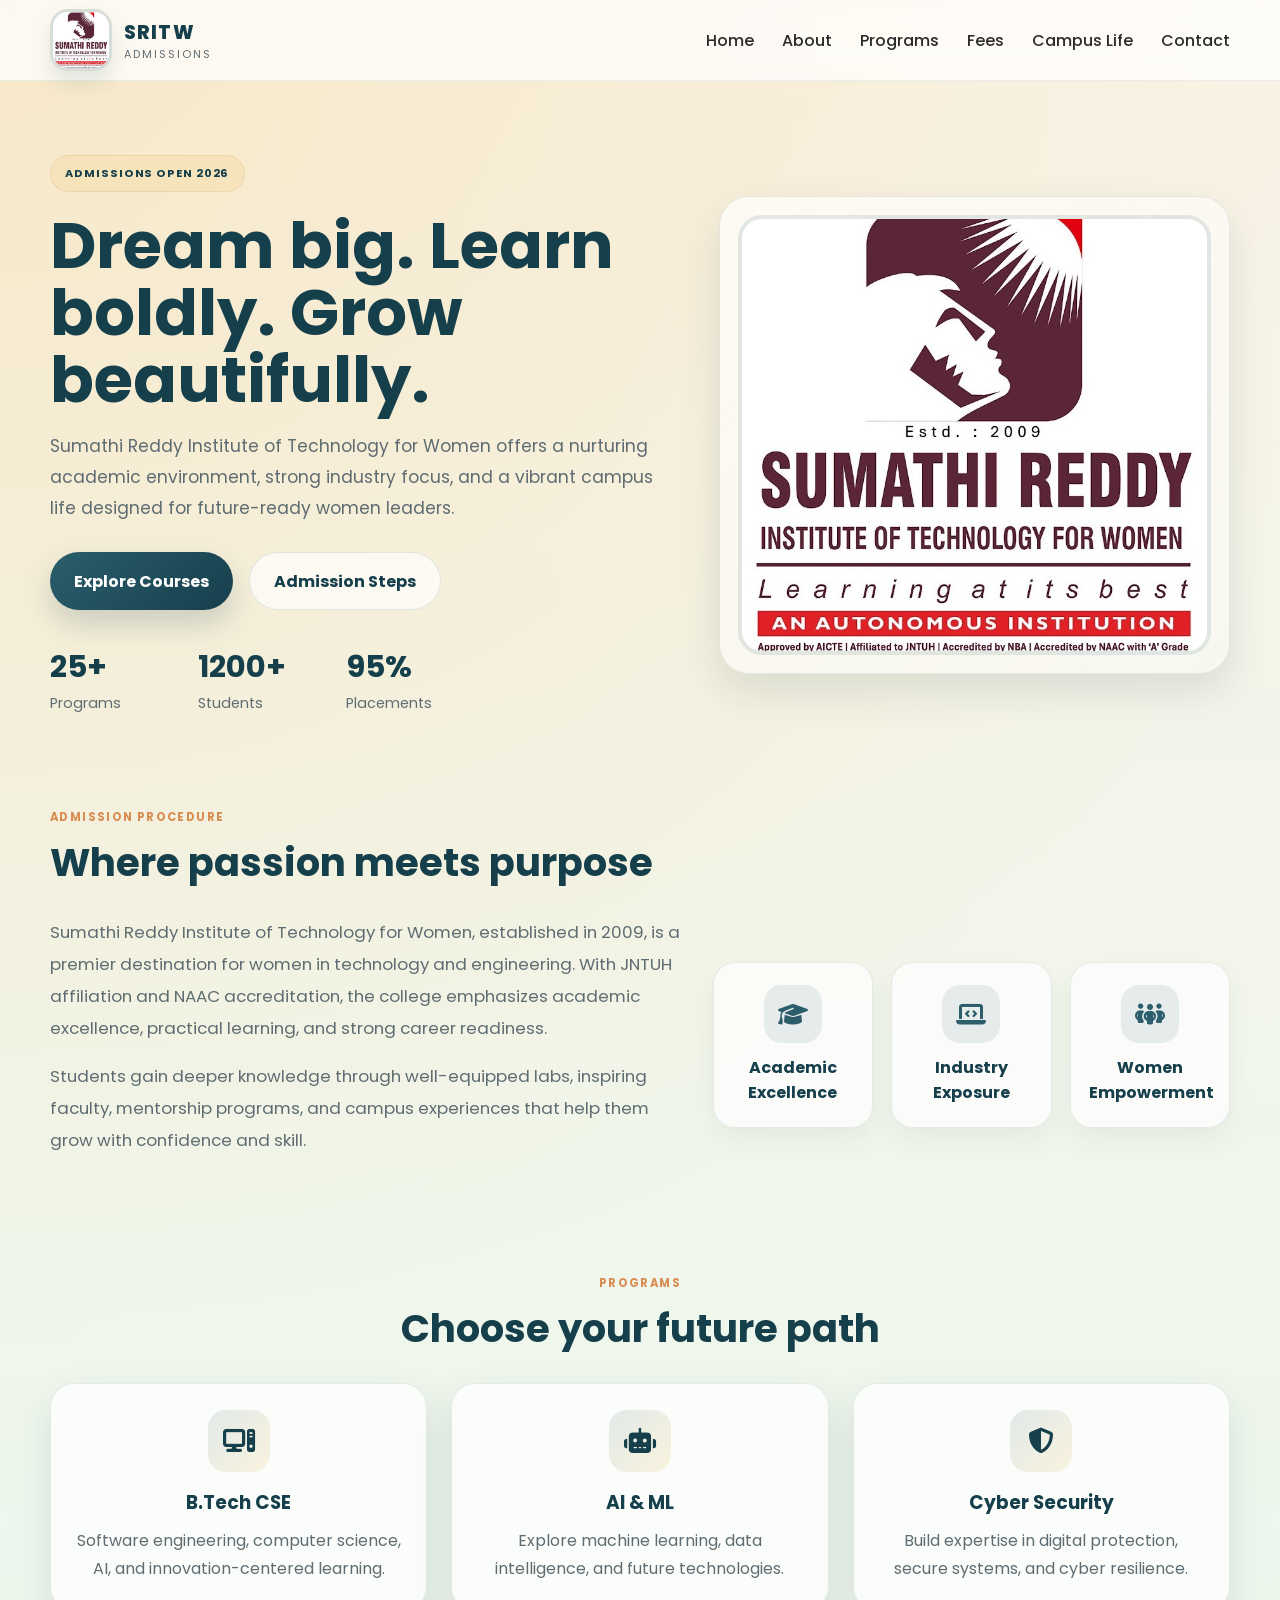
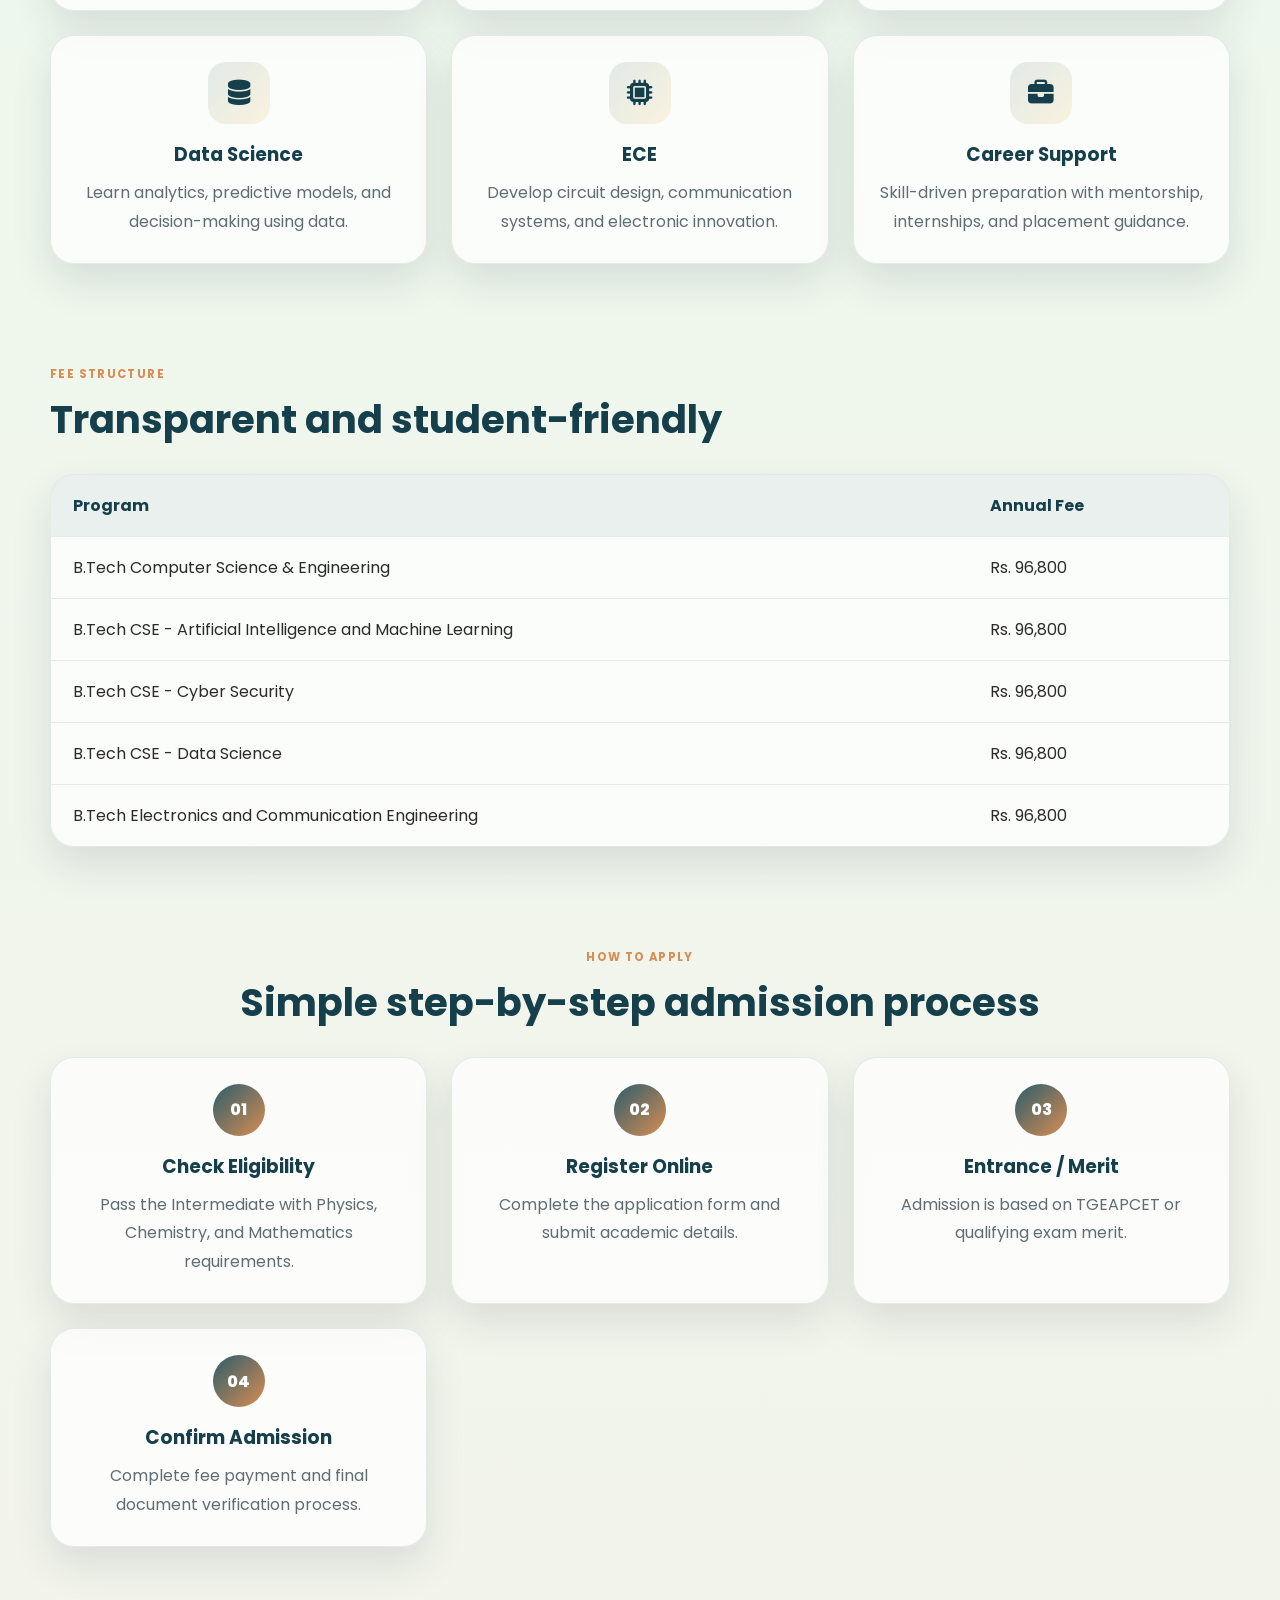
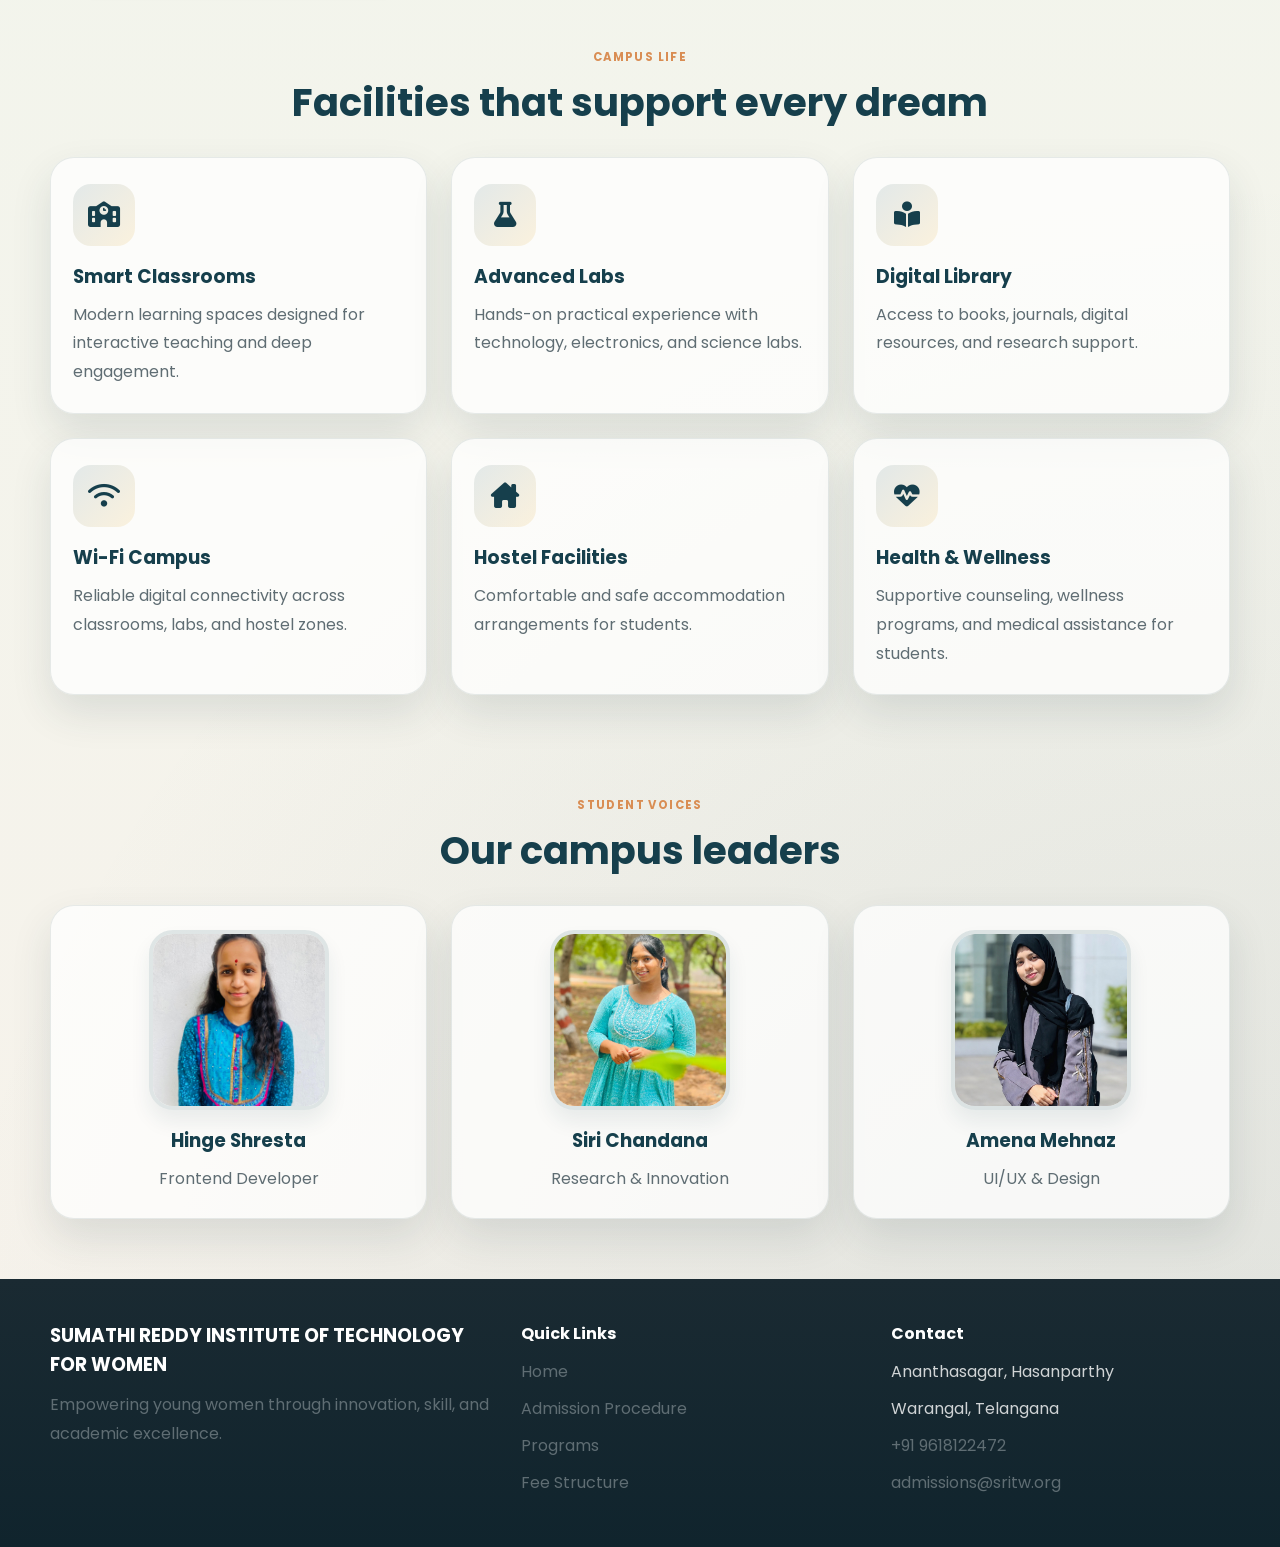
==== index2.html @ 9c91c58d "Updated Day 4 project" ====
<!DOCTYPE html>
<html lang="en">
<head>
    <meta charset="UTF-8" />
    <meta name="viewport" content="width=device-width, initial-scale=1.0" />
    <title>Admissions | Sumathi Reddy Institute of Technology for Women</title>
    <link rel="preconnect" href="https://fonts.googleapis.com">
    <link rel="preconnect" href="https://fonts.gstatic.com" crossorigin>
    <link href="https://fonts.googleapis.com/css2?family=Poppins:wght@400;500;600;700;800&display=swap" rel="stylesheet">
    <link rel="stylesheet" href="https://cdnjs.cloudflare.com/ajax/libs/font-awesome/6.5.2/css/all.min.css" />
    <link rel="stylesheet" href="index2.css" />
</head>
<body>
    <header class="site-header">
        <nav class="navbar container">
            <div class="brand">
                <img src="sumathi.jpg" alt="Sumathi Reddy College Logo" class="logo" />
                <div>
                    <span class="brand-name">SRITW</span>
                    <small>Admissions</small>
                </div>
            </div>

            <div class="nav-links">
                <a href="#home">Home</a>
                <a href="#about">About</a>
                <a href="#programs">Programs</a>
                <a href="#fees">Fees</a>
                <a href="#team">Campus Life</a>
                <a href="#contact">Contact</a>
            </div>
        </nav>
    </header>

    <main>
        <section class="hero" id="home">
            <div class="container hero-grid">
                <div class="hero-content">
                    <p class="eyebrow">Admissions Open 2026</p>
                    <h1>Dream big. Learn boldly. Grow beautifully.</h1>
                    <p class="hero-text">
                        Sumathi Reddy Institute of Technology for Women offers a nurturing academic environment,
                        strong industry focus, and a vibrant campus life designed for future-ready women leaders.
                    </p>

                    <div class="hero-actions">
                        <a href="#programs" class="primary-btn">Explore Courses</a>
                        <a href="#about" class="secondary-btn">Admission Steps</a>
                    </div>

                    <div class="stats">
                        <div>
                            <strong>25+</strong>
                            <span>Programs</span>
                        </div>
                        <div>
                            <strong>1200+</strong>
                            <span>Students</span>
                        </div>
                        <div>
                            <strong>95%</strong>
                            <span>Placements</span>
                        </div>
                    </div>
                </div>

                <div class="hero-visual">
                    <div class="hero-card">
                        <img src="sumathi.jpg" alt="Sumathi Reddy College logo" />
                    </div>
                </div>
            </div>
        </section>

        <section class="about container" id="about">
            <div class="section-heading">
                <p>Admission Procedure</p>
                <h2>Where passion meets purpose</h2>
            </div>

            <div class="about-grid">
                <div class="about-content">
                    <p>
                        Sumathi Reddy Institute of Technology for Women, established in 2009, is a premier destination
                        for women in technology and engineering. With JNTUH affiliation and NAAC accreditation, the college
                        emphasizes academic excellence, practical learning, and strong career readiness.
                    </p>
                    <p>
                        Students gain deeper knowledge through well-equipped labs, inspiring faculty, mentorship programs,
                        and campus experiences that help them grow with confidence and skill.
                    </p>
                </div>

                <div class="about-boxes">
                    <div class="info-box">
                        <i class="fa-solid fa-graduation-cap"></i>
                        <h3>Academic Excellence</h3>
                    </div>
                    <div class="info-box">
                        <i class="fa-solid fa-laptop-code"></i>
                        <h3>Industry Exposure</h3>
                    </div>
                    <div class="info-box">
                        <i class="fa-solid fa-people-group"></i>
                        <h3>Women Empowerment</h3>
                    </div>
                </div>
            </div>
        </section>

        <section class="programs container" id="programs">
            <div class="section-heading center">
                <p>Programs</p>
                <h2>Choose your future path</h2>
            </div>

            <div class="program-grid">
                <article class="program-card">
                    <i class="fa-solid fa-computer"></i>
                    <h3>B.Tech CSE</h3>
                    <p>Software engineering, computer science, AI, and innovation-centered learning.</p>
                </article>

                <article class="program-card">
                    <i class="fa-solid fa-robot"></i>
                    <h3>AI & ML</h3>
                    <p>Explore machine learning, data intelligence, and future technologies.</p>
                </article>

                <article class="program-card">
                    <i class="fa-solid fa-shield-halved"></i>
                    <h3>Cyber Security</h3>
                    <p>Build expertise in digital protection, secure systems, and cyber resilience.</p>
                </article>

                <article class="program-card">
                    <i class="fa-solid fa-database"></i>
                    <h3>Data Science</h3>
                    <p>Learn analytics, predictive models, and decision-making using data.</p>
                </article>

                <article class="program-card">
                    <i class="fa-solid fa-microchip"></i>
                    <h3>ECE</h3>
                    <p>Develop circuit design, communication systems, and electronic innovation.</p>
                </article>

                <article class="program-card">
                    <i class="fa-solid fa-briefcase"></i>
                    <h3>Career Support</h3>
                    <p>Skill-driven preparation with mentorship, internships, and placement guidance.</p>
                </article>
            </div>
        </section>

        <section class="fees container" id="fees">
            <div class="section-heading">
                <p>Fee Structure</p>
                <h2>Transparent and student-friendly</h2>
            </div>

            <div class="table-card">
                <table>
                    <thead>
                        <tr>
                            <th>Program</th>
                            <th>Annual Fee</th>
                        </tr>
                    </thead>
                    <tbody>
                        <tr><td>B.Tech Computer Science & Engineering</td><td>Rs. 96,800</td></tr>
                        <tr><td>B.Tech CSE - Artificial Intelligence and Machine Learning</td><td>Rs. 96,800</td></tr>
                        <tr><td>B.Tech CSE - Cyber Security</td><td>Rs. 96,800</td></tr>
                        <tr><td>B.Tech CSE - Data Science</td><td>Rs. 96,800</td></tr>
                        <tr><td>B.Tech Electronics and Communication Engineering</td><td>Rs. 96,800</td></tr>
                    </tbody>
                </table>
            </div>
        </section>

        <section class="process container">
            <div class="section-heading center">
                <p>How to Apply</p>
                <h2>Simple step-by-step admission process</h2>
            </div>

            <div class="process-grid">
                <div class="step-card">
                    <span>01</span>
                    <h3>Check Eligibility</h3>
                    <p>Pass the Intermediate with Physics, Chemistry, and Mathematics requirements.</p>
                </div>
                <div class="step-card">
                    <span>02</span>
                    <h3>Register Online</h3>
                    <p>Complete the application form and submit academic details.</p>
                </div>
                <div class="step-card">
                    <span>03</span>
                    <h3>Entrance / Merit</h3>
                    <p>Admission is based on TGEAPCET or qualifying exam merit.</p>
                </div>
                <div class="step-card">
                    <span>04</span>
                    <h3>Confirm Admission</h3>
                    <p>Complete fee payment and final document verification process.</p>
                </div>
            </div>
        </section>

        <section class="facilities container">
            <div class="section-heading center">
                <p>Campus Life</p>
                <h2>Facilities that support every dream</h2>
            </div>

            <div class="facility-grid">
                <div class="facility-card">
                    <i class="fa-solid fa-school"></i>
                    <h3>Smart Classrooms</h3>
                    <p>Modern learning spaces designed for interactive teaching and deep engagement.</p>
                </div>
                <div class="facility-card">
                    <i class="fa-solid fa-flask"></i>
                    <h3>Advanced Labs</h3>
                    <p>Hands-on practical experience with technology, electronics, and science labs.</p>
                </div>
                <div class="facility-card">
                    <i class="fa-solid fa-book-open-reader"></i>
                    <h3>Digital Library</h3>
                    <p>Access to books, journals, digital resources, and research support.</p>
                </div>
                <div class="facility-card">
                    <i class="fa-solid fa-wifi"></i>
                    <h3>Wi-Fi Campus</h3>
                    <p>Reliable digital connectivity across classrooms, labs, and hostel zones.</p>
                </div>
                <div class="facility-card">
                    <i class="fa-solid fa-house-chimney"></i>
                    <h3>Hostel Facilities</h3>
                    <p>Comfortable and safe accommodation arrangements for students.</p>
                </div>
                <div class="facility-card">
                    <i class="fa-solid fa-heart-pulse"></i>
                    <h3>Health & Wellness</h3>
                    <p>Supportive counseling, wellness programs, and medical assistance for students.</p>
                </div>
            </div>
        </section>

        <section class="team container" id="team">
            <div class="section-heading center">
                <p>Student Voices</p>
                <h2>Our campus leaders</h2>
            </div>

            <div class="team-grid">
                <article class="team-card">
                    <img src="me.jpeg" alt="Hinge Shresta" />
                    <h3>Hinge Shresta</h3>
                    <span>Frontend Developer</span>
                </article>

                <article class="team-card">
                    <img src="siri.jpeg" alt="Siri Chandana" />
                    <h3>Siri Chandana</h3>
                    <span>Research & Innovation</span>
                </article>

                <article class="team-card">
                    <img src="ameena.jpeg" alt="Amena Mehnaz" />
                    <h3>Amena Mehnaz</h3>
                    <span>UI/UX & Design</span>
                </article>
            </div>
        </section>
    </main>

    <footer class="site-footer" id="contact">
        <div class="container footer-grid">
            <div>
                <h3>SUMATHI REDDY INSTITUTE OF TECHNOLOGY FOR WOMEN</h3>
                <p>Empowering young women through innovation, skill, and academic excellence.</p>
            </div>

            <div>
                <h4>Quick Links</h4>
                <ul>
                    <li><a href="#home">Home</a></li>
                    <li><a href="#about">Admission Procedure</a></li>
                    <li><a href="#programs">Programs</a></li>
                    <li><a href="#fees">Fee Structure</a></li>
                </ul>
            </div>

            <div>
                <h4>Contact</h4>
                <ul>
                    <li>Ananthasagar, Hasanparthy</li>
                    <li>Warangal, Telangana</li>
                    <li><a href="tel:+919618122472">+91 9618122472</a></li>
                    <li><a href="mailto:admissions@sritw.org">admissions@sritw.org</a></li>
                </ul>
            </div>
        </div>
    </footer>
</body>
</html>
---- index2.css ----
:root {
    --bg-1: #f9f3e7;
    --bg-2: #eef7ed;
    --bg-3: #f5efe8;
    --primary: #2b5d6b;
    --primary-dark: #163f4c;
    --secondary: #d98d53;
    --accent: #f5c76b;
    --text: #2b2b2b;
    --muted: #5f6d73;
    --card: rgba(255, 255, 255, 0.7);
    --line: rgba(30, 67, 75, 0.1);
    --shadow: 0 18px 40px rgba(35, 60, 65, 0.12);
    --white: #ffffff;
}

* {
    margin: 0;
    padding: 0;
    box-sizing: border-box;
}

html {
    scroll-behavior: smooth;
}

body {
    font-family: "Poppins", sans-serif;
    color: var(--text);
    background:
        radial-gradient(circle at top left, rgba(245, 199, 107, 0.25), transparent 28%),
        radial-gradient(circle at bottom right, rgba(43, 93, 107, 0.12), transparent 28%),
        linear-gradient(180deg, var(--bg-1) 0%, var(--bg-2) 32%, #f7f2eb 100%);
}

.social-logo {
    display: inline-flex;
    align-items: center;
    justify-content: center;
    width: 60px;
    height: 60px;
    border-radius: 18px;
    background: rgba(255, 255, 255, 0.7);
    border: 1px solid rgba(43, 93, 107, 0.12);
    box-shadow: 0 10px 18px rgba(22, 63, 76, 0.08);
    overflow: hidden;
    transition: transform 0.25s ease, box-shadow 0.25s ease;
}

.social-logo:hover {
    transform: translateY(-3px);
    box-shadow: 0 14px 22px rgba(22, 63, 76, 0.12);
}

.social-logo img {
    width: 100%;
    height: 100%;
    object-fit: cover;
    border-radius: 18px;
}

img {
    display: block;
    max-width: 100%;
}

button,
a {
    font: inherit;
}

.container {
    width: min(1180px, calc(100% - 32px));
    margin: 0 auto;
}

.site-header {
    position: sticky;
    top: 0;
    z-index: 100;
    background: rgba(255, 255, 255, 0.72);
    backdrop-filter: blur(10px);
    border-bottom: 1px solid rgba(21, 63, 76, 0.08);
}

.navbar {
    display: flex;
    align-items: center;
    justify-content: space-between;
    min-height: 80px;
    gap: 20px;
}

.brand {
    display: flex;
    align-items: center;
    gap: 12px;
}

.logo {
    width: 62px;
    height: 62px;
    border-radius: 18px;
    object-fit: cover;
    border: 3px solid rgba(43, 93, 107, 0.18);
    box-shadow: 0 12px 20px rgba(43, 93, 107, 0.12);
}

.brand-name {
    display: block;
    font-size: 1.2rem;
    font-weight: 800;
    letter-spacing: 0.06em;
    color: var(--primary-dark);
}

.brand small {
    display: block;
    font-size: 0.68rem;
    letter-spacing: 0.18em;
    text-transform: uppercase;
    color: var(--muted);
}

.nav-links {
    display: flex;
    align-items: center;
    gap: 28px;
}

.nav-links a {
    position: relative;
    text-decoration: none;
    color: var(--text);
    font-weight: 500;
}

.nav-links a::after {
    content: "";
    position: absolute;
    left: 0;
    bottom: -6px;
    width: 100%;
    height: 2px;
    background: linear-gradient(90deg, var(--primary), var(--secondary));
    transform: scaleX(0);
    transform-origin: center;
    transition: transform 0.25s ease;
}

.nav-links a:hover::after {
    transform: scaleX(1);
}

.nav-button,
.primary-btn,
.secondary-btn {
    display: inline-flex;
    align-items: center;
    justify-content: center;
    border: none;
    border-radius: 999px;
    padding: 0.96rem 1.5rem;
    text-decoration: none;
    font-weight: 700;
    transition: transform 0.25s ease, box-shadow 0.25s ease;
    cursor: pointer;
}

.nav-button,
.primary-btn {
    background: linear-gradient(135deg, var(--primary) 0%, var(--primary-dark) 100%);
    color: var(--white);
    box-shadow: 0 14px 28px rgba(22, 63, 76, 0.18);
}

.secondary-btn {
    background: rgba(255, 255, 255, 0.65);
    color: var(--primary-dark);
    border: 1px solid rgba(43, 93, 107, 0.12);
}

.nav-button:hover,
.primary-btn:hover,
.secondary-btn:hover {
    transform: translateY(-2px);
}

.hero {
    padding: 74px 0 52px;
}

.hero-grid {
    display: grid;
    grid-template-columns: 1.1fr 0.9fr;
    gap: 44px;
    align-items: center;
}

.eyebrow {
    display: inline-block;
    background: rgba(245, 199, 107, 0.18);
    border: 1px solid rgba(217, 141, 83, 0.18);
    color: var(--primary-dark);
    padding: 0.55rem 0.9rem;
    border-radius: 999px;
    letter-spacing: 0.08em;
    text-transform: uppercase;
    font-size: 0.7rem;
    font-weight: 700;
    margin-bottom: 20px;
}

.hero h1 {
    font-size: clamp(2.6rem, 5vw, 4.4rem);
    line-height: 1.05;
    color: var(--primary-dark);
    margin-bottom: 18px;
}

.hero-text {
    color: var(--muted);
    font-size: 1.08rem;
    line-height: 1.8;
    max-width: 620px;
}

.hero-actions {
    display: flex;
    flex-wrap: wrap;
    gap: 16px;
    margin-top: 28px;
}

.stats {
    display: flex;
    gap: 28px;
    flex-wrap: wrap;
    margin-top: 34px;
}

.stats div {
    min-width: 120px;
}

.stats strong {
    display: block;
    font-size: 1.9rem;
    color: var(--primary-dark);
}

.stats span {
    color: var(--muted);
    font-size: 0.9rem;
}

.hero-visual {
    display: flex;
    justify-content: center;
}

.hero-card {
    width: min(540px, 100%);
    padding: 18px;
    border-radius: 30px;
    background: linear-gradient(135deg, rgba(255,255,255,0.7), rgba(255,255,255,0.35));
    border: 1px solid var(--line);
    box-shadow: var(--shadow);
}

.hero-card img {
    width: 100%;
    height: 440px;
    object-fit: cover;
    border-radius: 24px;
    border: 4px solid rgba(43, 93, 107, 0.12);
}

.about,
.programs,
.fees,
.process,
.facilities,
.team {
    padding: 42px 0 60px;
}

.section-heading {
    margin-bottom: 26px;
}

.section-heading p {
    margin-bottom: 8px;
    color: var(--secondary);
    font-weight: 700;
    letter-spacing: 0.12em;
    text-transform: uppercase;
    font-size: 0.72rem;
}

.section-heading h2 {
    font-size: clamp(2rem, 3vw, 3rem);
    color: var(--primary-dark);
}

.center {
    text-align: center;
}

.about-grid {
    display: grid;
    grid-template-columns: 1.1fr 0.9fr;
    gap: 30px;
    align-items: center;
}

.about-content p {
    color: var(--muted);
    line-height: 1.9;
    margin-bottom: 16px;
    font-size: 1.05rem;
}

.about-boxes {
    display: grid;
    grid-template-columns: repeat(3, minmax(0, 1fr));
    gap: 18px;
}

.info-box {
    padding: 22px 18px;
    border-radius: 22px;
    background: rgba(255, 255, 255, 0.7);
    border: 1px solid var(--line);
    box-shadow: 0 12px 26px rgba(22, 63, 76, 0.06);
    text-align: center;
}

.info-box i {
    display: inline-flex;
    justify-content: center;
    align-items: center;
    width: 58px;
    height: 58px;
    border-radius: 18px;
    background: rgba(43, 93, 107, 0.1);
    color: var(--primary);
    font-size: 1.5rem;
    margin-bottom: 12px;
}

.info-box h3 {
    font-size: 1rem;
    color: var(--primary-dark);
}

.program-grid,
.process-grid,
.facility-grid,
.team-grid {
    display: grid;
    grid-template-columns: repeat(3, minmax(0, 1fr));
    gap: 24px;
}

.program-card,
.step-card,
.facility-card,
.team-card,
.table-card {
    background: rgba(255, 255, 255, 0.72);
    border: 1px solid var(--line);
    border-radius: 24px;
    box-shadow: var(--shadow);
}

.program-card,
.step-card,
.facility-card {
    padding: 26px 22px;
}

.program-card {
    text-align: center;
}

.program-card i,
.facility-card i {
    display: inline-flex;
    justify-content: center;
    align-items: center;
    width: 62px;
    height: 62px;
    border-radius: 18px;
    background: linear-gradient(135deg, rgba(43, 93, 107, 0.12), rgba(245, 199, 107, 0.2));
    color: var(--primary-dark);
    font-size: 1.6rem;
    margin-bottom: 16px;
}

.program-card h3,
.step-card h3,
.facility-card h3,
.team-card h3 {
    margin-bottom: 10px;
    color: var(--primary-dark);
}

.program-card p,
.step-card p,
.facility-card p,
.team-card span,
.site-footer p,
.site-footer li,
.site-footer a {
    color: var(--muted);
    text-decoration: none;
    line-height: 1.8;
}

.table-card {
    overflow: hidden;
}

table {
    width: 100%;
    border-collapse: collapse;
}

th,
td {
    padding: 18px 22px;
    text-align: left;
    border-bottom: 1px solid var(--line);
}

th {
    background: rgba(43, 93, 107, 0.08);
    color: var(--primary-dark);
    font-weight: 700;
}

tbody tr:last-child td {
    border-bottom: none;
}

.step-card {
    text-align: center;
}

.step-card span {
    display: inline-flex;
    justify-content: center;
    align-items: center;
    width: 52px;
    height: 52px;
    margin-bottom: 16px;
    border-radius: 50%;
    background: linear-gradient(135deg, var(--primary), var(--secondary));
    color: var(--white);
    font-weight: 800;
}

.facility-card {
    text-align: left;
}

.team-card {
    padding: 24px 20px;
    text-align: center;
}

.team-card img {
    width: 180px;
    height: 180px;
    object-fit: cover;
    border-radius: 24px;
    margin: 0 auto 16px;
    border: 4px solid rgba(43, 93, 107, 0.14);
    box-shadow: 0 12px 20px rgba(22, 63, 76, 0.08);
}

.site-footer {
    background: linear-gradient(180deg, #1a2a32 0%, #10242d 100%);
    color: var(--white);
    padding: 42px 0;
}

.footer-grid {
    display: grid;
    grid-template-columns: 1.3fr 1fr 1fr;
    gap: 30px;
}

.site-footer h3,
.site-footer h4 {
    margin-bottom: 12px;
    color: var(--white);
}

.site-footer ul {
    list-style: none;
}

.site-footer li {
    color: rgba(255, 255, 255, 0.8);
    margin-bottom: 8px;
}

@media (max-width: 980px) {
    .hero-grid,
    .about-grid,
    .footer-grid,
    .program-grid,
    .process-grid,
    .facility-grid,
    .team-grid {
        grid-template-columns: 1fr;
    }

    .about-boxes {
        grid-template-columns: repeat(3, minmax(0, 1fr));
    }

    .nav-links {
        display: none;
    }
}

@media (max-width: 620px) {
    .navbar {
        min-height: 72px;
        flex-wrap: wrap;
        justify-content: center;
        padding: 12px 0;
    }

    .hero {
        padding-top: 42px;
    }

    .hero-card img {
        height: 300px;
    }

    .about-boxes {
        grid-template-columns: 1fr;
    }

    .nav-button {
        width: 100%;
    }

    th,
    td {
        padding: 14px 12px;
        font-size: 0.9rem;
    }
}
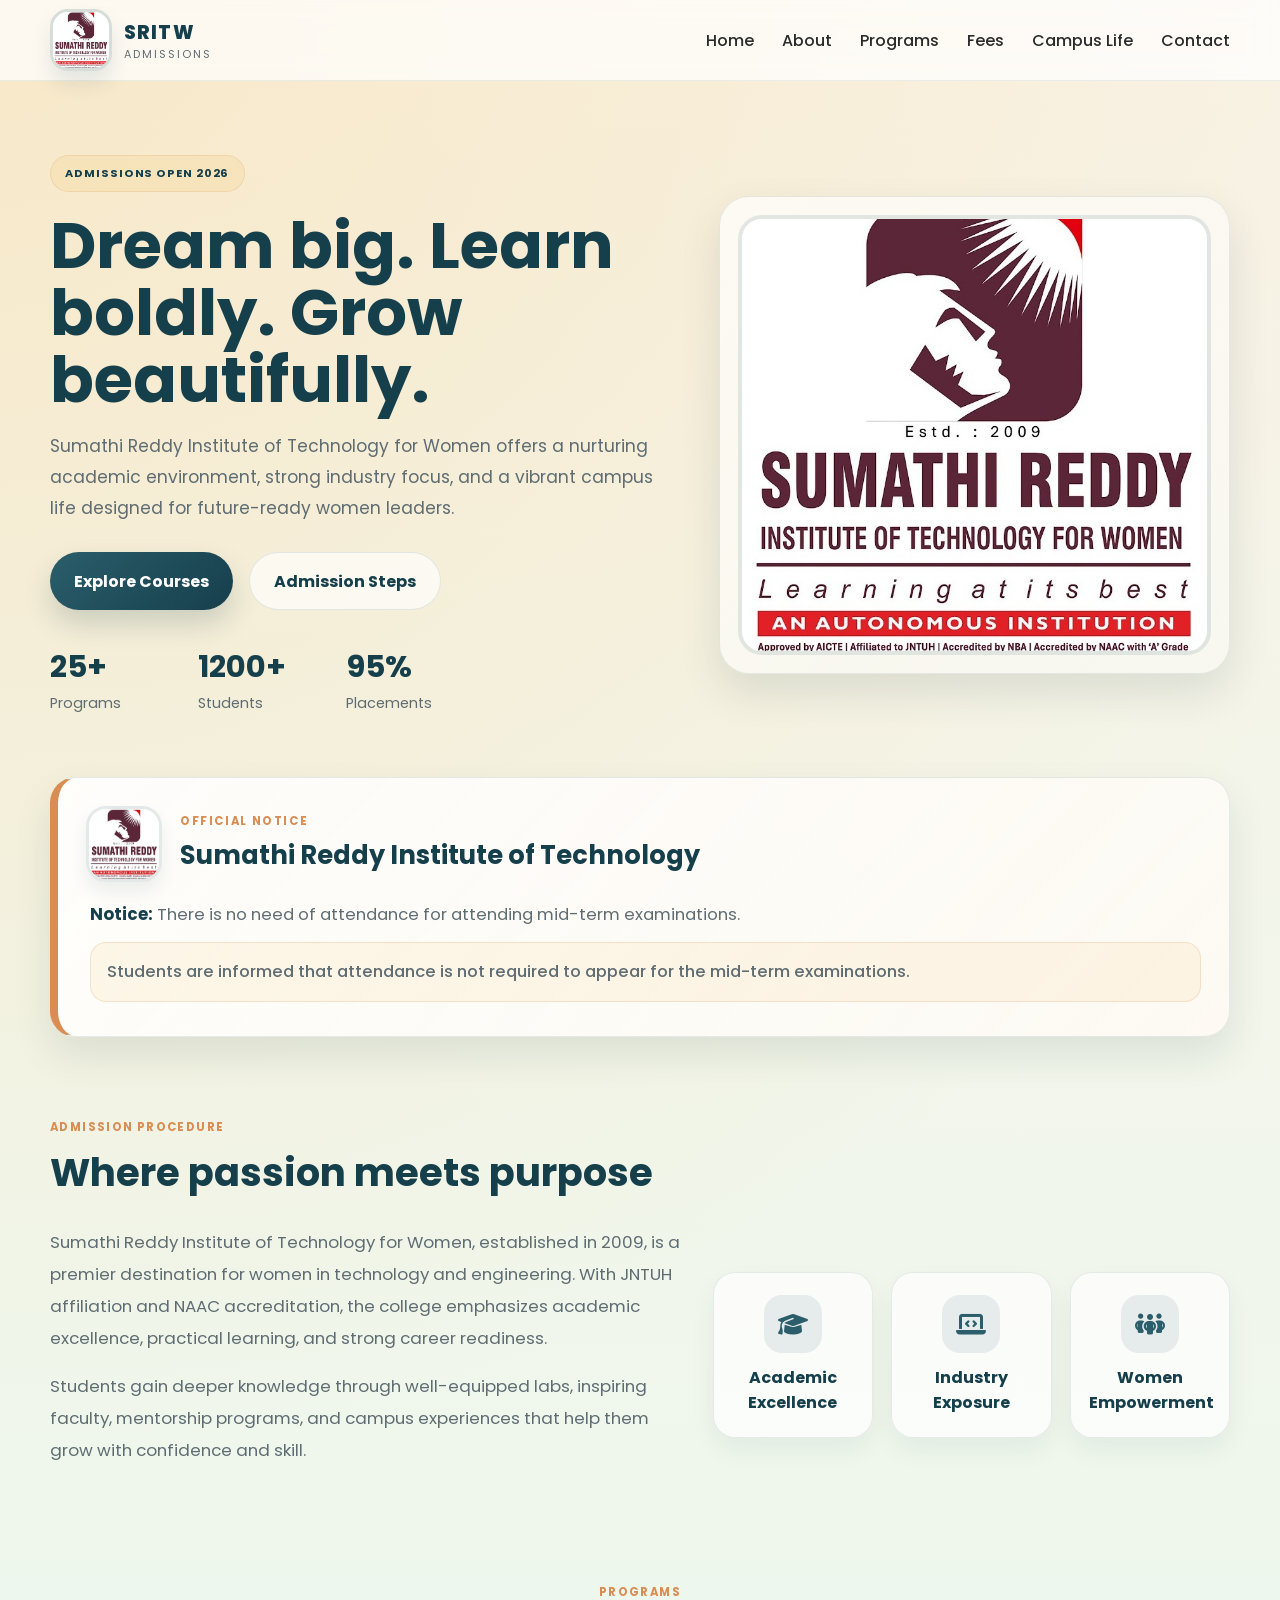
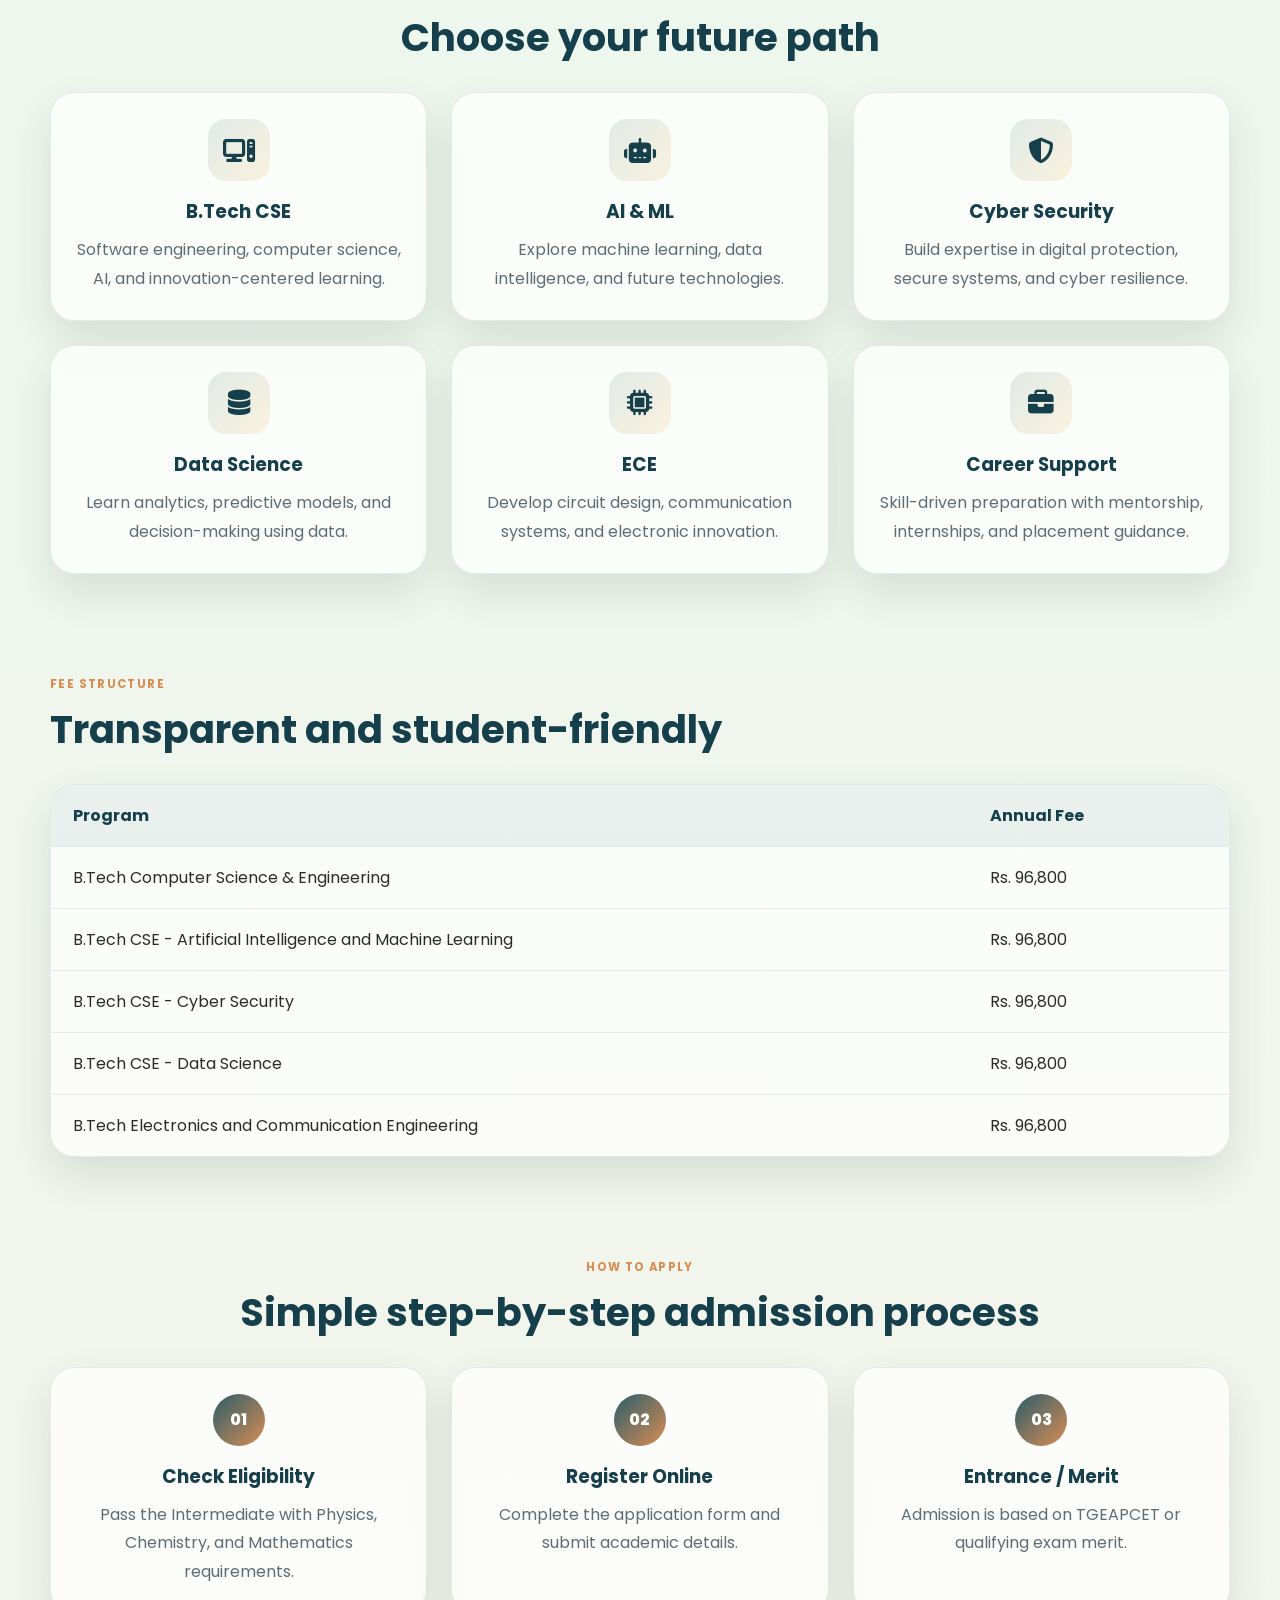
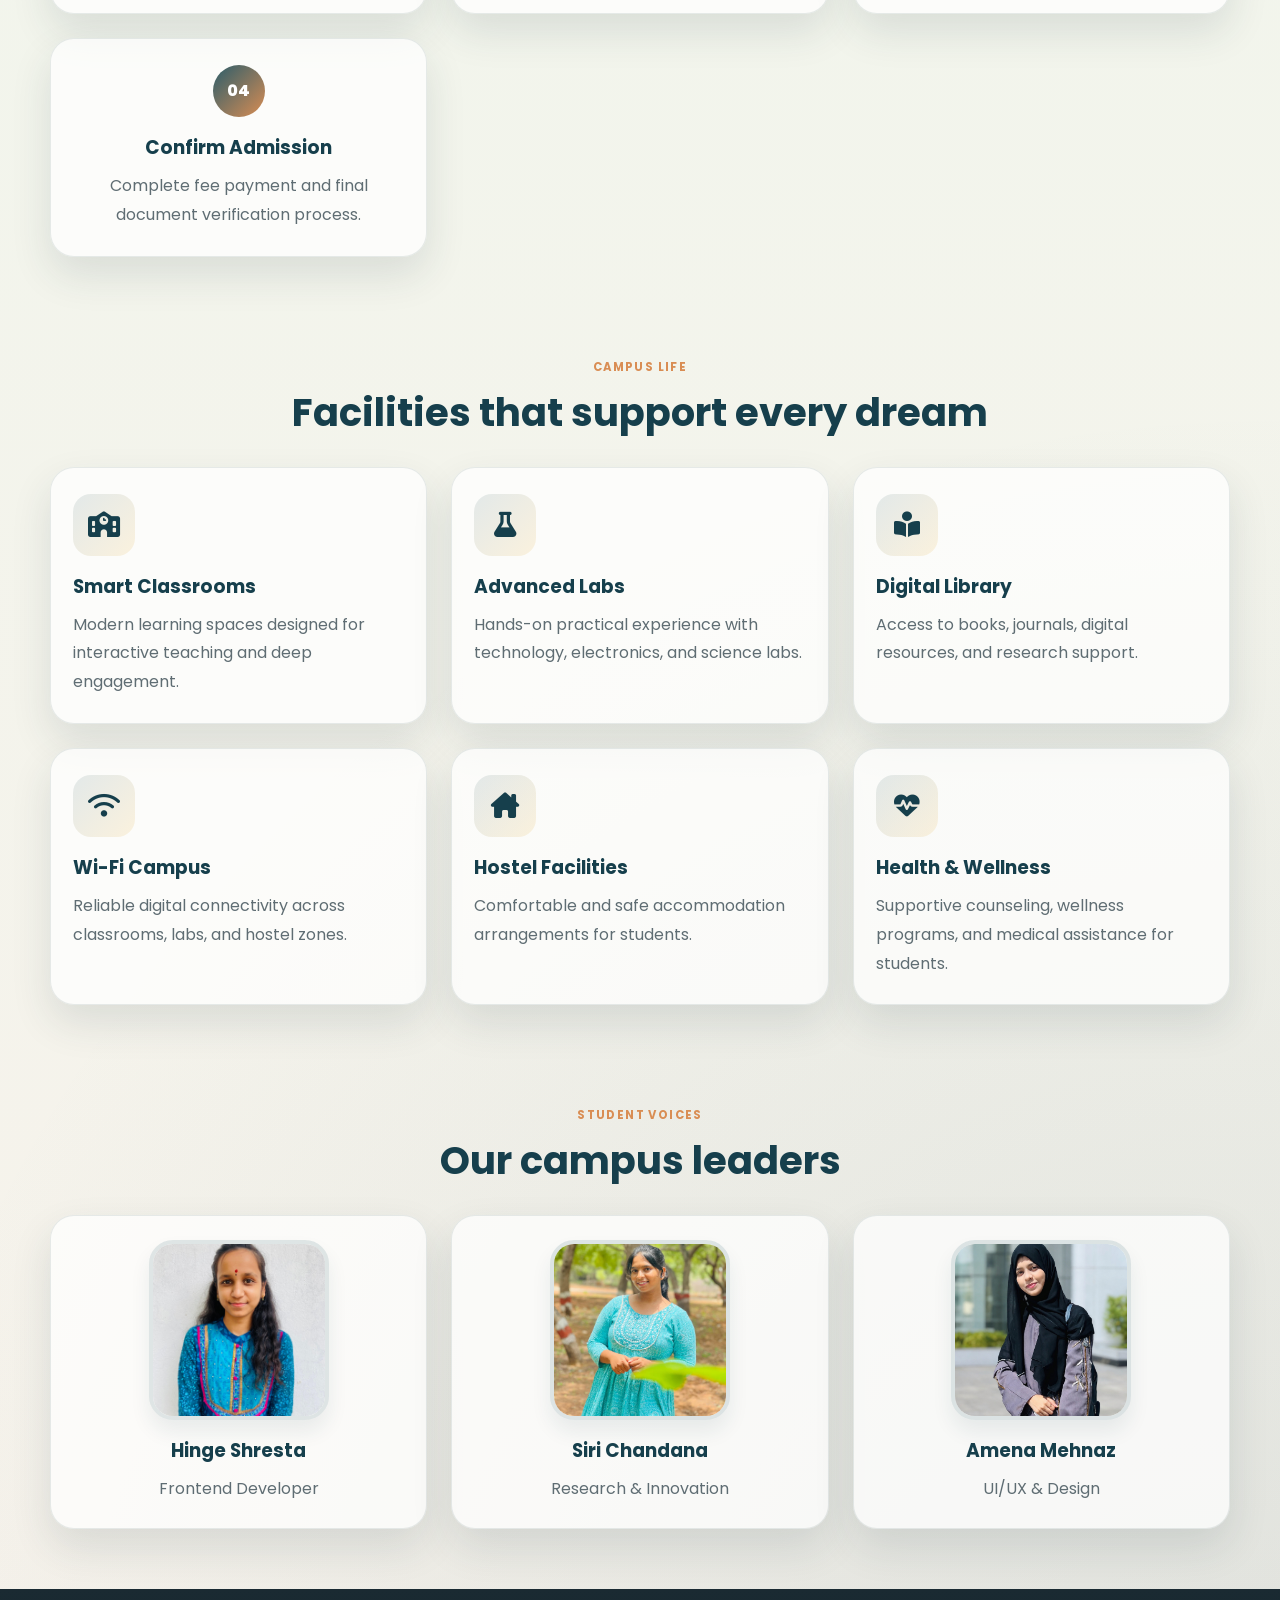
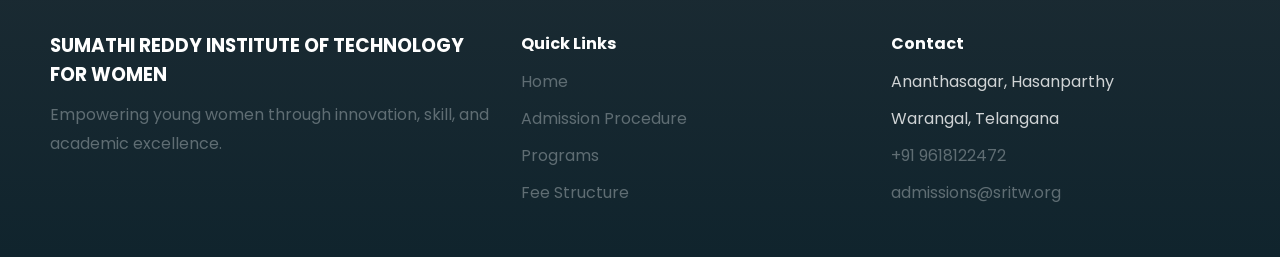
==== commit 518961fb: "Updated project" ====
--- a/index2.html
+++ b/index2.html
@@ -72,6 +72,25 @@
             </div>
         </section>
 
+        <section class="notice-board container">
+            <div class="notice-card">
+                <div class="notice-header">
+                    <img src="sumathi.jpg" alt="Sumathi Reddy Institute of Technology for Women logo" class="notice-logo" />
+                    <div>
+                        <p class="notice-tag">Official Notice</p>
+                        <h2>Sumathi Reddy Institute of Technology</h2>
+                    </div>
+                </div>
+
+                <div class="notice-body">
+                    <p><strong>Notice:</strong> There is no need of attendance for attending mid-term examinations.</p>
+                    <p class="notice-highlight">
+                        Students are informed that attendance is not required to appear for the mid-term examinations.
+                    </p>
+                </div>
+            </div>
+        </section>
+
         <section class="about container" id="about">
             <div class="section-heading">
                 <p>Admission Procedure</p>
--- a/index2.css
+++ b/index2.css
@@ -33,32 +33,6 @@
         linear-gradient(180deg, var(--bg-1) 0%, var(--bg-2) 32%, #f7f2eb 100%);
 }
 
-.social-logo {
-    display: inline-flex;
-    align-items: center;
-    justify-content: center;
-    width: 60px;
-    height: 60px;
-    border-radius: 18px;
-    background: rgba(255, 255, 255, 0.7);
-    border: 1px solid rgba(43, 93, 107, 0.12);
-    box-shadow: 0 10px 18px rgba(22, 63, 76, 0.08);
-    overflow: hidden;
-    transition: transform 0.25s ease, box-shadow 0.25s ease;
-}
-
-.social-logo:hover {
-    transform: translateY(-3px);
-    box-shadow: 0 14px 22px rgba(22, 63, 76, 0.12);
-}
-
-.social-logo img {
-    width: 100%;
-    height: 100%;
-    object-fit: cover;
-    border-radius: 18px;
-}
-
 img {
     display: block;
     max-width: 100%;
@@ -276,6 +250,72 @@
     border: 4px solid rgba(43, 93, 107, 0.12);
 }
 
+.notice-board {
+    padding: 10px 0 40px;
+}
+
+.notice-card {
+    background: linear-gradient(135deg, rgba(255,255,255,0.88), rgba(255,250,244,0.82));
+    border: 1px solid rgba(43, 93, 107, 0.12);
+    border-left: 8px solid var(--secondary);
+    border-radius: 26px;
+    box-shadow: 0 18px 38px rgba(24, 55, 63, 0.1);
+    padding: 28px 28px 22px;
+}
+
+.notice-header {
+    display: flex;
+    align-items: center;
+    gap: 18px;
+    margin-bottom: 18px;
+}
+
+.notice-logo {
+    width: 76px;
+    height: 76px;
+    border-radius: 20px;
+    object-fit: cover;
+    border: 3px solid rgba(43, 93, 107, 0.12);
+    box-shadow: 0 10px 18px rgba(22, 63, 76, 0.08);
+}
+
+.notice-tag {
+    font-size: 0.72rem;
+    letter-spacing: 0.14em;
+    text-transform: uppercase;
+    font-weight: 700;
+    color: var(--secondary);
+    margin-bottom: 6px;
+}
+
+.notice-header h2 {
+    font-size: clamp(1.35rem, 2vw, 2rem);
+    color: var(--primary-dark);
+}
+
+.notice-body {
+    padding-left: 4px;
+}
+
+.notice-body p {
+    color: var(--muted);
+    font-size: 1.04rem;
+    line-height: 1.8;
+    margin-bottom: 12px;
+}
+
+.notice-body strong {
+    color: var(--primary-dark);
+}
+
+.notice-highlight {
+    background: rgba(245, 199, 107, 0.12);
+    border: 1px solid rgba(217, 141, 83, 0.2);
+    border-radius: 16px;
+    padding: 14px 16px;
+    font-weight: 500;
+}
+
 .about,
 .programs,
 .fees,
